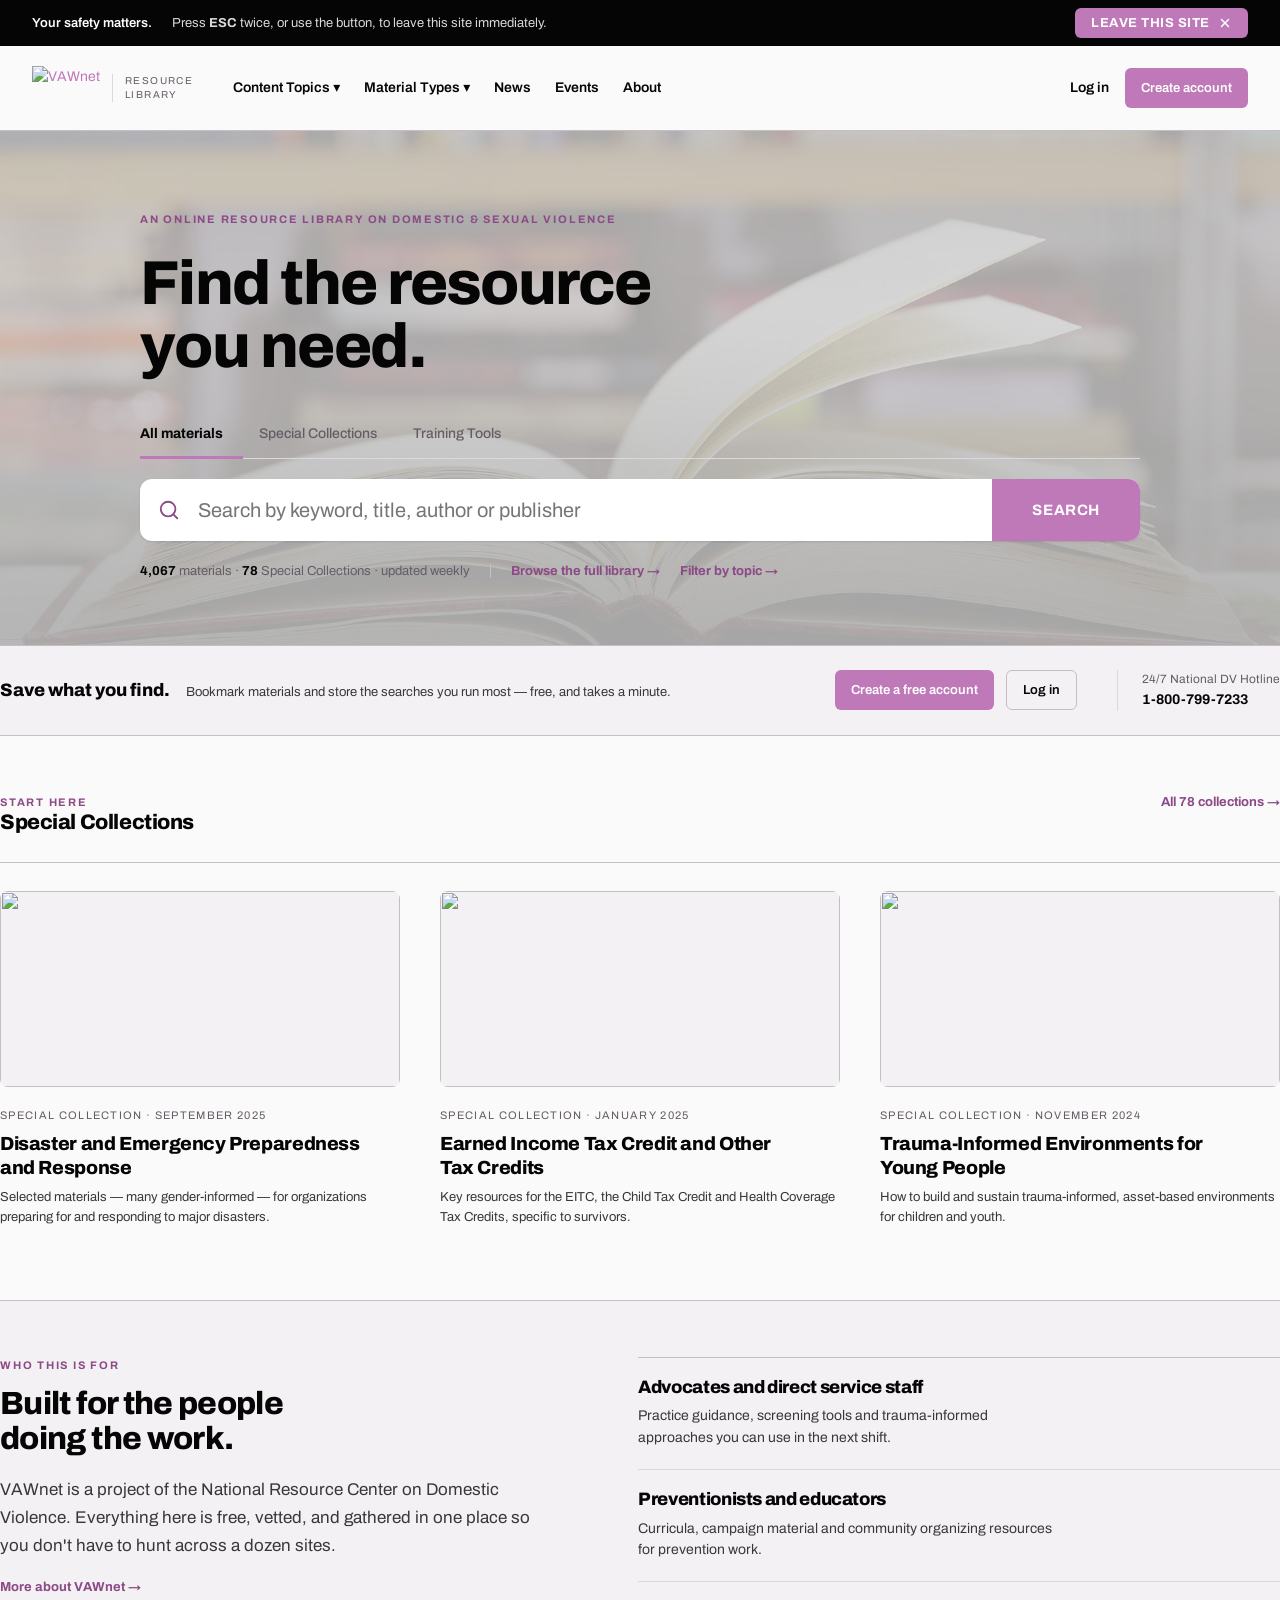
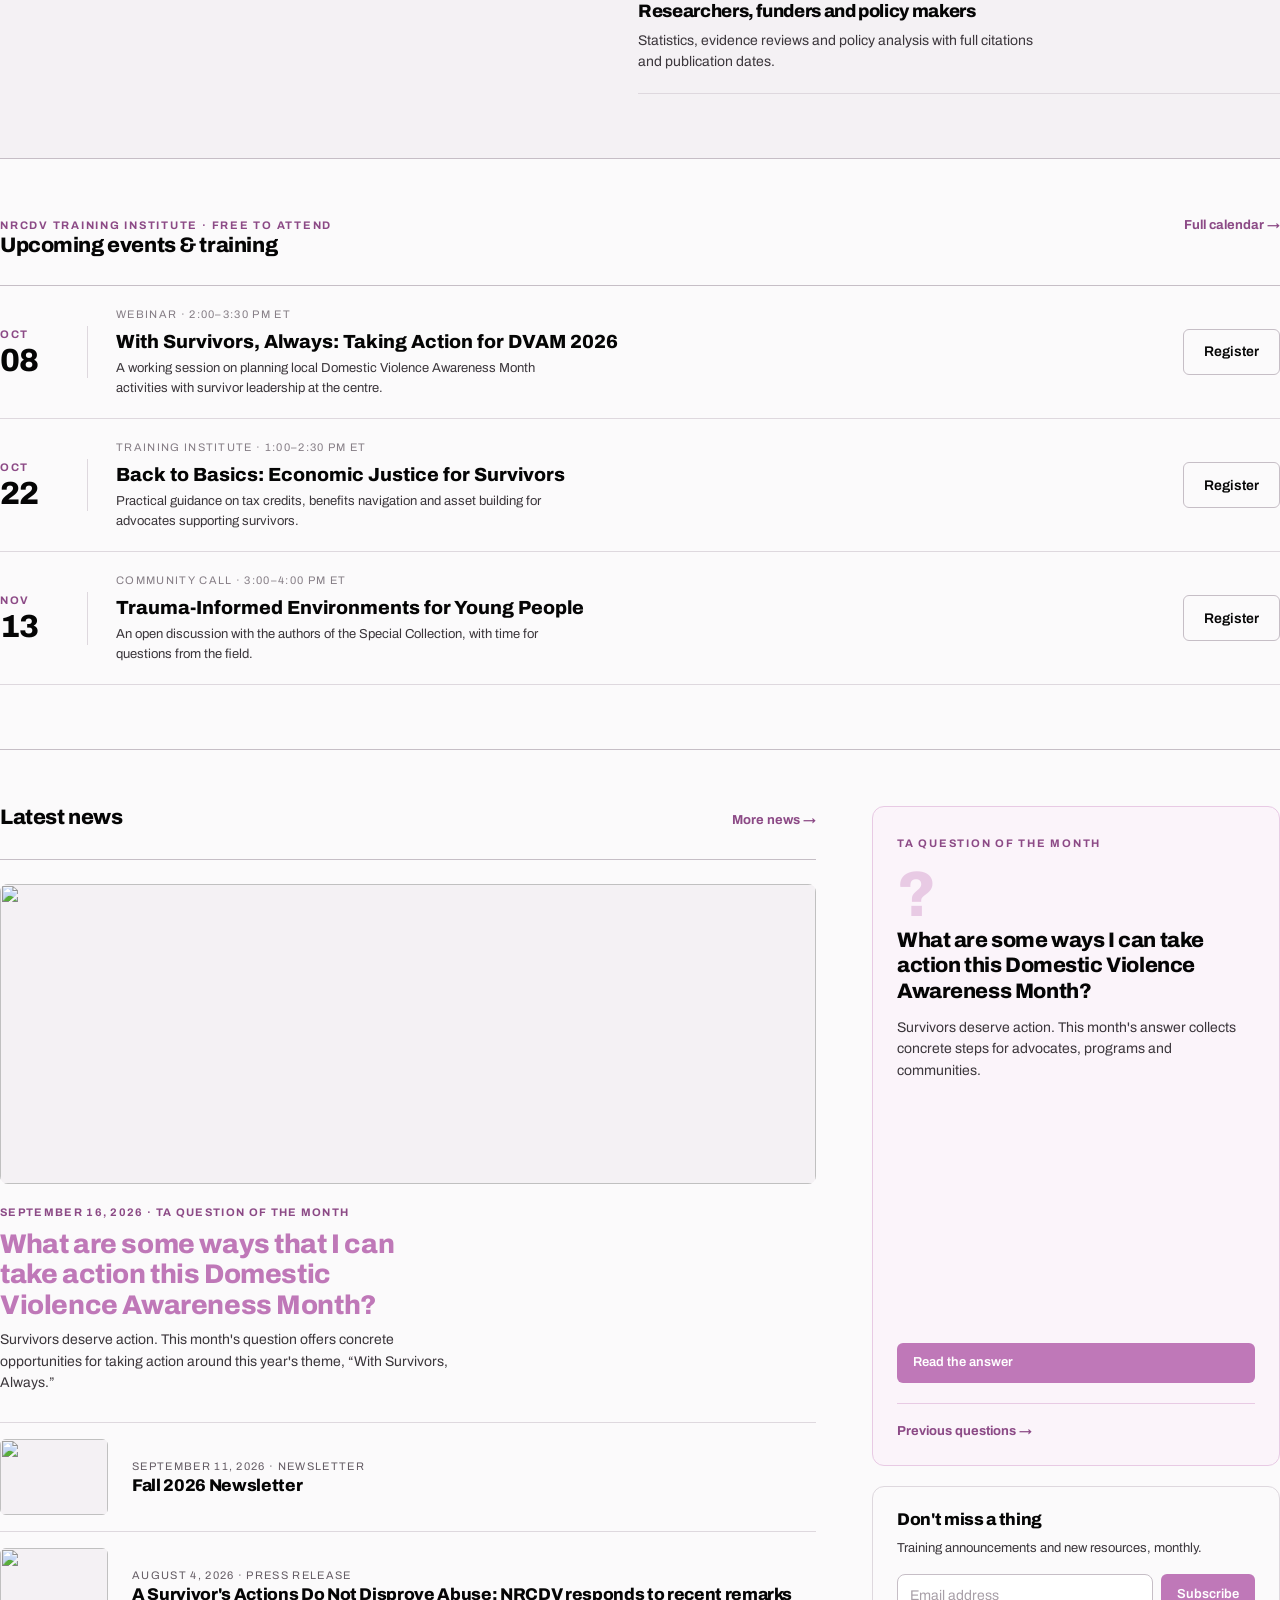
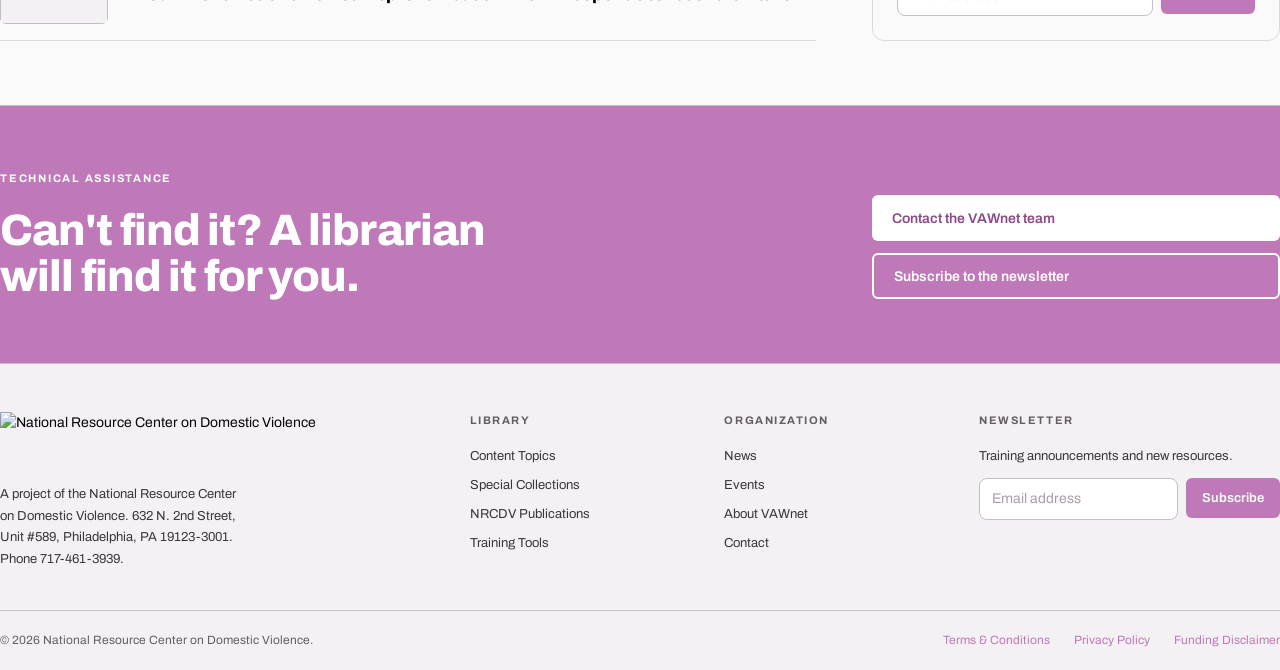
==== index.html @ 24965801 "added mockup files" ====
<!DOCTYPE html>
<html lang="en">
<head>
<meta charset="utf-8">
<meta name="viewport" content="width=device-width, initial-scale=1">
<title>Home · VAWnet</title>
<link rel="preconnect" href="https://fonts.googleapis.com">
<link rel="preconnect" href="https://fonts.gstatic.com" crossorigin>
<link href="https://fonts.googleapis.com/css2?family=Archivo:wght@400;500;600;700;800&display=swap" rel="stylesheet">
<link rel="stylesheet" href="assets/css/styles.css">
</head>
<body data-page="home">

<div class="safety-bar">
  <span class="safety-bar__title">Your safety matters.</span>
  <span class="safety-bar__note">Press <b>ESC</b> twice, or use the button, to leave this site immediately.</span>
  <span class="safety-bar__spacer"></span>
  <a class="safety-bar__btn" href="http://google.com/" data-leave-site>Leave this site <svg class="icon" width="14" height="14" viewBox="0 0 24 24" fill="none" stroke="currentColor" stroke-width="2.5" stroke-linecap="round" stroke-linejoin="round" aria-hidden="true"><path d="M18 6 6 18"></path><path d="m6 6 12 12"></path></svg></a>
</div>
<div class="safety-offset"></div>

<header class="site-header">
  <div class="container site-header__inner">
    <a class="brand" href="index.html">
      <img class="brand__logo" src="https://vawnet.org/themes/custom/vawnet/logo.svg" alt="VAWnet">
      <span class="brand__tag">Resource<br>library</span>
    </a>
    <nav class="main-nav" aria-label="Main">
      <button class="main-nav__link" type="button" data-menu-toggle="topics" aria-expanded="false" aria-controls="menu-topics">Content Topics &#9662;</button>
      <button class="main-nav__link" type="button" data-menu-toggle="types" aria-expanded="false" aria-controls="menu-types">Material Types &#9662;</button>
      <a class="main-nav__link" href="news.html">News</a>
      <a class="main-nav__link" href="news.html">Events</a>
      <a class="main-nav__link" href="about.html">About</a>
    </nav>
    <div class="header-actions">
      
      <a class="main-nav__link" href="#">Log in</a>
      <a class="btn btn--primary" href="#">Create account</a>
    </div>
  </div>

  <div class="mega" id="menu-topics" data-menu="topics">
    <div class="container">
      <div class="mega__grid mega__grid--topics">
        <div class="mega__col">
          <a class="mega__title" href="library.html">Engagement &amp; Collaboration</a>
          <div class="mega__count">612 materials</div>
          <div class="mega__links"><a href="library.html">Coalition Building</a><a href="library.html">Community Organizing</a><a href="library.html">Coordinated Community Response</a><a href="library.html">Media Advocacy / Literacy</a><a href="library.html">Movement Building</a></div>
        </div><div class="mega__col">
          <a class="mega__title" href="library.html">Intervention &amp; Prevention</a>
          <div class="mega__count">1,184 materials</div>
          <div class="mega__links"><a href="library.html">Accessibility</a><a href="library.html">Counseling &amp; Crisis Intervention</a><a href="library.html">Prevention Programming</a><a href="library.html">Residential / Shelter Services</a><a href="library.html">Trauma Informed Approach</a></div>
        </div><div class="mega__col">
          <a class="mega__title" href="library.html">Management &amp; Sustainability</a>
          <div class="mega__count">438 materials</div>
          <div class="mega__links"><a href="library.html">Fiscal Management</a><a href="library.html">Fund Development</a><a href="library.html">Funding Opportunities</a><a href="library.html">Leadership Development</a><a href="library.html">Staff Development</a></div>
        </div><div class="mega__col">
          <a class="mega__title" href="library.html">Policy &amp; Systems Advocacy</a>
          <div class="mega__count">903 materials</div>
          <div class="mega__links"><a href="library.html">Child Welfare</a><a href="library.html">Civil Legal Rights</a><a href="library.html">Criminal Justice</a><a href="library.html">Economic Justice</a><a href="library.html">Immigration / Resettlement</a></div>
        </div><div class="mega__col">
          <a class="mega__title" href="library.html">Research &amp; Statistics</a>
          <div class="mega__count">4,056 materials</div>
          <div class="mega__links"><a href="library.html">Communities of Color</a><a href="library.html">Disaster</a><a href="library.html">Housing &amp; Homelessness</a><a href="library.html">Human Trafficking</a><a href="library.html">Mental Health</a></div>
        </div>
      </div>
    </div>
  </div>

  <div class="mega" id="menu-types" data-menu="types">
    <div class="container">
      <div class="mega__grid mega__grid--types">
        <div class="mega__col"><a class="mega__title" href="library.html">Special Collections</a><p class="mega__desc">Curated sets of our most highly valued resources.</p></div><div class="mega__col"><a class="mega__title" href="library.html">NRCDV Publications</a><p class="mega__desc">Papers, briefs and guides authored in house.</p></div><div class="mega__col"><a class="mega__title" href="library.html">Training Tools</a><p class="mega__desc">Webinars, slide decks and facilitation materials.</p></div><div class="mega__col"><a class="mega__title" href="library.html">General Materials</a><p class="mega__desc">Everything else in the library, from every publisher.</p></div>
      </div>
    </div>
  </div>
</header>

<main>
  <section class="section banner">
    <div class="container hero__body">
      <p class="kicker">An online resource library on domestic &amp; sexual violence</p>
      <h1 class="hero__title">Find the resource you need.</h1>

      <div class="scope-tabs" role="group" aria-label="Search scope">
        <button class="scope-tab is-active" type="button" data-scope>All materials</button>
        <button class="scope-tab" type="button" data-scope>Special Collections</button>
        <button class="scope-tab" type="button" data-scope>Training Tools</button>
      </div>

      <form class="searchbar" action="library.html" method="get">
        <span class="searchbar__icon"><svg class="icon" width="22" height="22" viewBox="0 0 24 24" fill="none" stroke="currentColor" stroke-width="2" stroke-linecap="round" stroke-linejoin="round" aria-hidden="true"><circle cx="11" cy="11" r="8"></circle><path d="m21 21-4.3-4.3"></path></svg></span>
        <label class="visually-hidden" for="q">Search the library</label>
        <input class="searchbar__input" id="q" name="q" type="search" placeholder="Search by keyword, title, author or publisher">
        <button class="searchbar__submit" type="submit">Search</button>
      </form>

      <div class="hero__meta">
        <span><strong>4,067</strong> materials &middot; <strong>78</strong> Special Collections &middot; updated weekly</span>
        <span class="meta-divider"></span>
        <a class="link-arrow" href="library.html">Browse the full library &rarr;</a>
        <a class="link-arrow" href="library.html">Filter by topic &rarr;</a>
      </div>
    </div>
  </section>

  <section class="section section--surface">
    <div class="container account-band">
      <div class="account-band__copy">
        <span class="account-band__title">Save what you find.</span>
        <span class="account-band__note">Bookmark materials and store the searches you run most &mdash; free, and takes a minute.</span>
      </div>
      <div class="account-band__actions">
        <a class="btn btn--primary" href="#">Create a free account</a>
        <a class="btn btn--secondary" href="#">Log in</a>
      </div>
      <p class="hotline">24/7 National DV Hotline <strong>1-800-799-7233</strong></p>
    </div>
  </section>

  <section class="section">
    <div class="container section__body">
      <div class="section__head">
        <div>
          <p class="kicker">Start here</p>
          <h2>Special Collections</h2>
        </div>
        <a class="link-arrow" href="library.html">All 78 collections &rarr;</a>
      </div>
      <div class="card-grid">
        <a class="card" href="material.html">
          <img class="card__thumb" src="https://vawnet.org/sites/default/files/assets/images/DVAM2025-featuredimg_0.png" alt="">
          <p class="card__kicker">Special Collection &middot; September 2025</p>
          <h3 class="card__title">Disaster and Emergency Preparedness and Response</h3>
          <p class="card__body">Selected materials &mdash; many gender-informed &mdash; for organizations preparing for and responding to major disasters.</p>
        </a><a class="card" href="material.html">
          <img class="card__thumb" src="https://vawnet.org/sites/default/files/assets/images/SupportOurWork-featuredimg.png" alt="">
          <p class="card__kicker">Special Collection &middot; January 2025</p>
          <h3 class="card__title">Earned Income Tax Credit and Other Tax Credits</h3>
          <p class="card__body">Key resources for the EITC, the Child Tax Credit and Health Coverage Tax Credits, specific to survivors.</p>
        </a><a class="card" href="material.html">
          <img class="card__thumb" src="https://vawnet.org/sites/default/files/assets/images/FosterCare-featuredimg.png" alt="">
          <p class="card__kicker">Special Collection &middot; November 2024</p>
          <h3 class="card__title">Trauma-Informed Environments for Young People</h3>
          <p class="card__body">How to build and sustain trauma-informed, asset-based environments for children and youth.</p>
        </a>
      </div>
    </div>
  </section>

  <section class="section section--surface">
    <div class="container section__body audience">
      <div>
        <p class="kicker">Who this is for</p>
        <h2 class="audience__title">Built for the people doing the work.</h2>
        <p class="lead">VAWnet is a project of the National Resource Center on Domestic Violence. Everything here is free, vetted, and gathered in one place so you don't have to hunt across a dozen sites.</p>
        <p class="stack-sm"><a class="link-arrow" href="about.html">More about VAWnet &rarr;</a></p>
      </div>
      <div class="audience__list">
        <div class="audience__item"><h3>Advocates and direct service staff</h3><p>Practice guidance, screening tools and trauma-informed approaches you can use in the next shift.</p></div><div class="audience__item"><h3>Preventionists and educators</h3><p>Curricula, campaign material and community organizing resources for prevention work.</p></div><div class="audience__item"><h3>Researchers, funders and policy makers</h3><p>Statistics, evidence reviews and policy analysis with full citations and publication dates.</p></div>
      </div>
    </div>
  </section>

  <section class="section">
    <div class="container section__body">
      <div class="section__head">
        <div>
          <p class="kicker">NRCDV Training Institute &middot; free to attend</p>
          <h2>Upcoming events &amp; training</h2>
        </div>
        <a class="link-arrow" href="news.html">Full calendar &rarr;</a>
      </div>
      <div class="events">
        <div class="event">
          <div class="event__date"><div class="event__month">Oct</div><div class="event__day">08</div></div>
          <div>
            <p class="event__meta">Webinar &middot; 2:00&ndash;3:30 PM ET</p>
            <a class="event__title" href="article.html">With Survivors, Always: Taking Action for DVAM 2026</a>
            <p class="event__blurb">A working session on planning local Domestic Violence Awareness Month activities with survivor leadership at the centre.</p>
          </div>
          <a class="btn btn--secondary btn--lg" href="article.html">Register</a>
        </div><div class="event">
          <div class="event__date"><div class="event__month">Oct</div><div class="event__day">22</div></div>
          <div>
            <p class="event__meta">Training Institute &middot; 1:00&ndash;2:30 PM ET</p>
            <a class="event__title" href="article.html">Back to Basics: Economic Justice for Survivors</a>
            <p class="event__blurb">Practical guidance on tax credits, benefits navigation and asset building for advocates supporting survivors.</p>
          </div>
          <a class="btn btn--secondary btn--lg" href="article.html">Register</a>
        </div><div class="event">
          <div class="event__date"><div class="event__month">Nov</div><div class="event__day">13</div></div>
          <div>
            <p class="event__meta">Community call &middot; 3:00&ndash;4:00 PM ET</p>
            <a class="event__title" href="article.html">Trauma-Informed Environments for Young People</a>
            <p class="event__blurb">An open discussion with the authors of the Special Collection, with time for questions from the field.</p>
          </div>
          <a class="btn btn--secondary btn--lg" href="article.html">Register</a>
        </div>
      </div>
    </div>
  </section>

  <section class="section">
    <div class="container section__body news-layout">
      <div>
        <div class="section__head">
          <h2>Latest news</h2>
          <a class="link-arrow" href="news.html">More news &rarr;</a>
        </div>
        <div class="news-list">
          <a class="news-lead" href="article.html">
            <img class="news-lead__thumb" src="https://vawnet.org/sites/default/files/styles/news_homepage/public/assets/images/DVAM2026-SocialMedia%20%282%29_0.png?itok=kUu-7m3u" alt="">
            <p class="news-lead__kicker">September 16, 2026 &middot; TA Question of the Month</p>
            <h3 class="news-lead__title">What are some ways that I can take action this Domestic Violence Awareness Month?</h3>
            <p class="news-lead__excerpt">Survivors deserve action. This month's question offers concrete opportunities for taking action around this year's theme, &ldquo;With Survivors, Always.&rdquo;</p>
          </a>
          <a class="news-row" href="article.html">
            <img class="news-row__thumb" src="https://vawnet.org/sites/default/files/styles/news_homepage/public/assets/images/DVAM2025%20logos%20%28English%29%20%281500%20x%201500%20px%29.png?itok=MLxtMvLe" alt="">
            <div>
              <p class="eyebrow">September 11, 2026 &middot; Newsletter</p>
              <h3 class="news-row__title">Fall 2026 Newsletter</h3>
            </div>
          </a><a class="news-row" href="article.html">
            <img class="news-row__thumb" src="https://vawnet.org/sites/default/files/styles/news_homepage/public/assets/images/Press%20Release_2.png?itok=SZaDZqGU" alt="">
            <div>
              <p class="eyebrow">August 4, 2026 &middot; Press release</p>
              <h3 class="news-row__title">A Survivor's Actions Do Not Disprove Abuse: NRCDV responds to recent remarks</h3>
            </div>
          </a>
        </div>
      </div>

      <aside class="news-aside">
        <div class="ta-card">
          <p class="kicker">TA Question of the Month</p>
          <div class="ta-card__mark">?</div>
          <h3 class="ta-card__q">What are some ways I can take action this Domestic Violence Awareness Month?</h3>
          <p class="ta-card__body">Survivors deserve action. This month's answer collects concrete steps for advocates, programs and communities.</p>
          <div class="ta-card__spacer"></div>
          <a class="btn btn--primary btn--block" href="article.html">Read the answer</a>
          <div class="ta-card__foot"><a class="link-arrow" href="news.html">Previous questions &rarr;</a></div>
        </div>
        <div class="subscribe-card">
          <h3>Don't miss a thing</h3>
          <p>Training announcements and new resources, monthly.</p>
          <form class="subscribe-form" action="#" method="post">
            <label class="visually-hidden" for="aside-email">Email address</label>
            <input class="input" id="aside-email" type="email" placeholder="Email address">
            <button class="btn btn--primary" type="submit">Subscribe</button>
          </form>
        </div>
      </aside>
    </div>
  </section>

  <section class="poster">
    <div class="container poster__inner">
      <div>
        <p class="poster__kicker">Technical assistance</p>
        <h2 class="poster__title">Can't find it? A librarian will find it for you.</h2>
      </div>
      <div class="poster__actions">
        <a class="btn btn--on-brand btn--lg" href="about.html">Contact the VAWnet team</a>
        <a class="btn btn--outline-light btn--lg" href="#">Subscribe to the newsletter</a>
      </div>
    </div>
  </section>
</main>

<footer class="site-footer">
  <div class="container footer__grid">
    <div>
      <img class="footer__logo" src="https://vawnet.org/sites/default/files/assets/images/full%20logo_color.png" alt="National Resource Center on Domestic Violence">
      <p class="footer__about">A project of the National Resource Center on Domestic Violence. 632 N. 2nd Street, Unit #589, Philadelphia, PA 19123-3001. Phone 717-461-3939.</p>
    </div>
    <div>
      <div class="footer__title">Library</div>
      <div class="footer__links">
        <a href="library.html">Content Topics</a>
        <a href="library.html">Special Collections</a>
        <a href="library.html">NRCDV Publications</a>
        <a href="library.html">Training Tools</a>
      </div>
    </div>
    <div>
      <div class="footer__title">Organization</div>
      <div class="footer__links">
        <a href="news.html">News</a>
        <a href="news.html">Events</a>
        <a href="about.html">About VAWnet</a>
        <a href="about.html">Contact</a>
      </div>
    </div>
    <div>
      <div class="footer__title">Newsletter</div>
      <p class="footer__note">Training announcements and new resources.</p>
      <form class="subscribe-form" action="#" method="post">
        <label class="visually-hidden" for="footer-email">Email address</label>
        <input class="input" id="footer-email" type="email" placeholder="Email address">
        <button class="btn btn--primary" type="submit">Subscribe</button>
      </form>
    </div>
  </div>
  <div class="footer__legal">
    <div class="container footer__legal-inner">
      <span>&copy; 2026 National Resource Center on Domestic Violence.</span>
      <span class="spacer"></span>
      <a href="#">Terms &amp; Conditions</a>
      <a href="#">Privacy Policy</a>
      <a href="#">Funding Disclaimer</a>
    </div>
  </div>
</footer>

<script src="assets/js/site.js"></script>
</body>
</html>
---- assets/css/styles.css ----
/* =========================================================
   VAWnet — design tokens & components
   Single stylesheet. Every value below is a variable first.
   ========================================================= */

/* ---------- 1. Tokens ---------------------------------- */
:root {
  /* Brand ramp — 500 is the primary brand colour */
  --color-brand-100: #fbf4fa;
  --color-brand-200: #f3e2f1;
  --color-brand-300: #e8cae4;
  --color-brand-400: #d8a5d2;
  --color-brand-500: #bf78b8;
  --color-brand-600: #a85fa1;
  --color-brand-700: #8c4a86;
  --color-brand-800: #6d3568;
  --color-brand-900: #4b2347;
  --color-brand: var(--color-brand-500);

  /* Ink & grounds */
  --color-ink: #050505;
  --color-bg: #fbfafb;
  --color-surface: #f4f1f4;
  --color-on-brand: #ffffff;

  /* Neutrals */
  --color-neutral-200: #efebef;
  --color-neutral-300: #e3dde3;
  --color-neutral-400: #c8c1c8;
  --color-neutral-500: #a79fa7;
  --color-neutral-600: #867e86;
  --color-neutral-700: #655d65;
  --color-neutral-800: #3b363b;

  /* Semantic roles */
  --color-text: var(--color-ink);
  --color-text-muted: var(--color-neutral-700);
  --color-text-subtle: var(--color-neutral-600);
  --color-link: var(--color-brand-500);
  --color-link-hover: var(--color-brand-700);
  --color-line: #ded8de;
  --color-line-strong: #c6bec6;

  /* Type */
  --font-heading: "Archivo", system-ui, sans-serif;
  --font-body: "Archivo", system-ui, sans-serif;
  --weight-regular: 400;
  --weight-medium: 500;
  --weight-semibold: 600;
  --weight-bold: 700;
  --weight-black: 800;

  --text-2xs: 0.6875rem;
  /* 11px — kickers, meta */
  --text-xs: 0.75rem;
  /* 12px */
  --text-sm: 0.8125rem;
  /* 13px */
  --text-base: 0.875rem;
  /* 14px */
  --text-md: 1rem;
  /* 16px — body copy */
  --text-lg: 1.0625rem;
  /* 17px */
  --text-xl: 1.1875rem;
  /* 19px */
  --text-2xl: 1.3125rem;
  /* 21px */
  --text-3xl: 1.6875rem;
  /* 27px */
  --text-4xl: 2rem;
  /* 32px */
  --text-5xl: 2.75rem;
  /* 44px */
  --text-6xl: 3.875rem;
  /* 62px */

  --leading-tight: 1.1;
  --leading-snug: 1.25;
  --leading-normal: 1.55;
  --leading-relaxed: 1.65;
  --tracking-kicker: 0.14em;
  --tracking-tight: -0.02em;

  /* Space */
  --space-1: 4px;
  --space-2: 8px;
  --space-3: 12px;
  --space-4: 16px;
  --space-5: 20px;
  --space-6: 24px;
  --space-7: 28px;
  --space-8: 32px;
  --space-10: 40px;
  --space-12: 48px;
  --space-14: 56px;
  --space-16: 64px;
  --space-20: 80px;

  /* Radius */
  --radius-sm: 6px;
  --radius-md: 8px;
  --radius-lg: 12px;

  /* Elevation */
  --shadow-sm: 0 1px 2px rgba(45, 43, 43, 0.14);
  --shadow-md: 0 3px 10px rgba(45, 43, 43, 0.16);
  --shadow-lg: 0 12px 32px rgba(45, 43, 43, 0.22);

  /* Layout */
  --container: 1280px;
  --container-pad: var(--space-8);
  --page-min-width: 1240px;
  --safety-bar-height: 46px;
  --header-height: 84px;

  /* Motion */
  --transition-fast: 0.15s ease;
}

/* ---------- 2. Base ------------------------------------ */
*,
*::before,
*::after {
  box-sizing: border-box;
}

html {
  -webkit-text-size-adjust: 100%;
}

body {
  margin: 0;
  min-width: var(--page-min-width);
  background: var(--color-bg);
  color: var(--color-text);
  font-family: var(--font-body);
  font-size: var(--text-base);
  line-height: var(--leading-normal);
  -webkit-font-smoothing: antialiased;
}

h1,
h2,
h3,
h4 {
  font-family: var(--font-heading);
  font-weight: var(--weight-black);
  letter-spacing: var(--tracking-tight);
  line-height: var(--leading-tight);
  margin: 0;
}

p {
  margin: 0;
}

img {
  display: block;
  max-width: 100%;
}

a {
  color: var(--color-link);
  text-decoration: none;
  transition: color var(--transition-fast);
}

a:hover {
  color: var(--color-link-hover);
}

button {
  font: inherit;
  cursor: pointer;
  border: 0;
  background: none;
  color: inherit;
}

:focus-visible {
  outline: 2px solid var(--color-brand);
  outline-offset: 2px;
}

::selection {
  background: var(--color-brand-200);
}

/* ---------- 3. Layout helpers -------------------------- */
.container {
  max-width: var(--container);
  margin: 0 auto;
  padding: 0 var(--container-pad);
}

.section {
  border-bottom: 1px solid var(--color-line-strong);
}

.section--surface {
  background: var(--color-surface);
}

.section__body {
  padding: var(--space-14) 0 var(--space-16);
}

.section__head {
  display: flex;
  align-items: baseline;
  justify-content: space-between;
  gap: var(--space-8);
  margin-bottom: var(--space-7);
}

.kicker {
  font-size: var(--text-2xs);
  font-weight: var(--weight-bold);
  letter-spacing: 0.16em;
  text-transform: uppercase;
  color: var(--color-brand-700);
}

.eyebrow {
  font-size: var(--text-2xs);
  letter-spacing: 0.12em;
  text-transform: uppercase;
  color: var(--color-text-muted);
}

.rule-label {
  font-size: var(--text-2xs);
  font-weight: var(--weight-bold);
  letter-spacing: var(--tracking-kicker);
  text-transform: uppercase;
  color: var(--color-text-muted);
  border-bottom: 1px solid var(--color-line);
  padding-bottom: var(--space-2);
  margin-bottom: var(--space-4);
}

.link-arrow {
  font-size: var(--text-sm);
  font-weight: var(--weight-bold);
  color: var(--color-brand-700);
}

.link-arrow:hover {
  color: var(--color-brand-800);
}

.lead {
  font-size: var(--text-lg);
  line-height: var(--leading-relaxed);
  color: var(--color-neutral-800);
  max-width: 68ch;
}

.prose p {
  font-size: var(--text-md);
  line-height: var(--leading-relaxed);
  color: var(--color-neutral-800);
}

.prose p+p {
  margin-top: var(--space-5);
}

.prose {
  max-width: 70ch;
}

/* ---------- 4. Buttons & tags -------------------------- */
.btn {
  display: inline-flex;
  align-items: center;
  gap: var(--space-2);
  height: 40px;
  padding: 0 var(--space-4);
  border-radius: var(--radius-sm);
  font-size: var(--text-sm);
  font-weight: var(--weight-semibold);
  text-align: left;
  transition: background var(--transition-fast), color var(--transition-fast), border-color var(--transition-fast);
}

.btn--lg {
  height: 46px;
  padding: 0 var(--space-5);
  font-size: var(--text-base);
}

.btn--block {
  width: 100%;
  justify-content: flex-start;
}

.btn--primary {
  background: var(--color-brand);
  color: var(--color-on-brand);
}

.btn--primary:hover {
  background: var(--color-brand-600);
}

.btn--primary:active {
  background: var(--color-brand-700);
}

.btn--secondary {
  border: 1px solid var(--color-line-strong);
  color: var(--color-text);
}

.btn--secondary:hover {
  background: var(--color-brand-100);
  border-color: var(--color-brand-400);
}

.btn--ghost {
  color: var(--color-brand-700);
}

.btn--ghost:hover {
  background: var(--color-brand-100);
}

.btn--on-brand {
  background: #fff;
  color: var(--color-brand-700);
}

.btn--on-brand:hover {
  background: var(--color-brand-100);
}

.btn--outline-light {
  border: 2px solid #fff;
  color: #fff;
}

.btn--outline-light:hover {
  background: rgba(255, 255, 255, 0.14);
}

.tag {
  display: inline-block;
  padding: var(--space-1) var(--space-2);
  border-radius: var(--radius-sm);
  font-size: var(--text-2xs);
  font-weight: var(--weight-bold);
  letter-spacing: 0.1em;
  text-transform: uppercase;
}

.tag--brand {
  background: var(--color-brand-200);
  color: var(--color-brand-800);
}

.tag--neutral {
  background: var(--color-neutral-200);
  color: var(--color-neutral-800);
}

.topic-tag {
  display: inline-block;
  padding: var(--space-2) var(--space-3);
  border: 1px solid var(--color-line-strong);
  border-radius: var(--radius-sm);
  background: var(--color-surface);
  font-size: var(--text-xs);
  color: var(--color-text);
}

.topic-tag:hover {
  border-color: var(--color-brand-400);
  background: var(--color-brand-100);
  color: var(--color-brand-800);
}

/* ---------- 5. Forms ----------------------------------- */
.field {
  display: block;
}

.field>label {
  display: block;
  margin-bottom: var(--space-2);
  font-size: var(--text-xs);
  font-weight: var(--weight-semibold);
  color: var(--color-text-muted);
}

.input {
  width: 100%;
  height: 42px;
  padding: 0 var(--space-3);
  border: 1px solid var(--color-line-strong);
  border-radius: var(--radius-md);
  background: #fff;
  font-family: inherit;
  font-size: var(--text-base);
  color: var(--color-text);
}

textarea.input {
  height: auto;
  padding: var(--space-3);
  line-height: var(--leading-normal);
}

.input::placeholder {
  color: var(--color-neutral-500);
}

.input:focus {
  border-color: var(--color-brand);
  outline: none;
  box-shadow: 0 0 0 3px var(--color-brand-200);
}

/* ---------- 6. Safety bar ------------------------------ */
.safety-bar {
  position: fixed;
  inset: 0 0 auto 0;
  z-index: 60;
  min-width: var(--page-min-width);
  height: var(--safety-bar-height);
  display: flex;
  align-items: center;
  gap: var(--space-5);
  padding: 0 var(--container-pad);
  background: var(--color-ink);
  color: #fff;
  white-space: nowrap;
}

.safety-bar__title {
  font-size: var(--text-sm);
  font-weight: var(--weight-semibold);
}

.safety-bar__note {
  font-size: var(--text-sm);
  opacity: 0.85;
}

.safety-bar__spacer {
  flex: 1;
}

.safety-bar__btn {
  display: inline-flex;
  align-items: center;
  gap: var(--space-2);
  height: 30px;
  padding: 0 var(--space-4);
  border-radius: var(--radius-sm);
  background: var(--color-brand);
  color: var(--color-on-brand);
  font-size: var(--text-sm);
  font-weight: var(--weight-bold);
  letter-spacing: 0.04em;
  text-transform: uppercase;
}

.safety-bar__btn:hover {
  background: var(--color-brand-600);
  color: #fff;
}

.safety-offset {
  height: var(--safety-bar-height);
}

/* ---------- 7. Header ---------------------------------- */
.site-header {
  position: relative;
  z-index: 40;
  background: var(--color-bg);
  border-bottom: 1px solid var(--color-line-strong);
}

.site-header__inner {
  display: flex;
  align-items: center;
  gap: var(--space-10);
  height: var(--header-height);
}

.brand {
  display: flex;
  align-items: center;
  gap: var(--space-3);
}

.brand__logo {
  height: 44px;
  width: auto;
}

.brand__tag {
  border-left: 1px solid var(--color-line);
  padding-left: var(--space-3);
  max-width: 96px;
  font-size: 10px;
  line-height: 1.4;
  letter-spacing: var(--tracking-kicker);
  text-transform: uppercase;
  color: var(--color-text-muted);
}

.main-nav {
  display: flex;
  align-items: center;
  gap: var(--space-6);
  flex: 1;
  flex-wrap: nowrap;
  white-space: nowrap;
}

.main-nav__link {
  padding: var(--space-2) 0;
  font-size: var(--text-base);
  font-weight: var(--weight-semibold);
  color: var(--color-text);
}

.main-nav__link:hover {
  color: var(--color-brand-700);
}

.main-nav__link[aria-expanded="true"] {
  color: var(--color-brand-700);
}

.header-actions {
  display: flex;
  align-items: center;
  gap: var(--space-4);
  white-space: nowrap;
}

.search-trigger {
  display: flex;
  align-items: center;
  gap: var(--space-2);
  flex: 0 1 190px;
  min-width: 0;
  height: 38px;
  padding: 0 var(--space-3);
  border: 1px solid var(--color-line-strong);
  border-radius: var(--radius-md);
  font-size: var(--text-sm);
  color: var(--color-text-muted);
  overflow: hidden;
}

.search-trigger:hover {
  border-color: var(--color-brand-400);
  color: var(--color-brand-700);
}

/* Mega menu */
.mega {
  position: absolute;
  inset: var(--header-height) 0 auto 0;
  background: var(--color-bg);
  border-bottom: 1px solid var(--color-line-strong);
  box-shadow: var(--shadow-md);
  display: none;
}

.mega.is-open {
  display: block;
}

.mega__grid {
  display: grid;
  gap: 0;
  padding: var(--space-7) 0 var(--space-8);
}

.mega__grid--topics {
  grid-template-columns: repeat(5, 1fr);
}

.mega__grid--types {
  grid-template-columns: repeat(4, 1fr);
  gap: var(--space-6);
}

.mega__col {
  padding: 0 var(--space-5);
  border-left: 1px solid var(--color-line);
}

.mega__title {
  display: block;
  font-family: var(--font-heading);
  font-weight: var(--weight-black);
  font-size: 15px;
  line-height: var(--leading-snug);
  color: var(--color-text);
  margin-bottom: var(--space-2);
}

.mega__title:hover {
  color: var(--color-brand-700);
}

.mega__count {
  font-size: var(--text-2xs);
  letter-spacing: 0.1em;
  text-transform: uppercase;
  color: var(--color-text-subtle);
  margin-bottom: var(--space-3);
}

.mega__links {
  display: flex;
  flex-direction: column;
  gap: 7px;
}

.mega__links a {
  font-size: var(--text-sm);
  line-height: 1.35;
  color: var(--color-neutral-800);
}

.mega__links a:hover {
  color: var(--color-brand-700);
}

.mega__desc {
  font-size: var(--text-sm);
  line-height: 1.4;
  color: var(--color-text-muted);
  margin-top: var(--space-2);
}

/* ---------- 8. Hero & search --------------------------- */
.banner {
  background-image: url('../img/homepage-book.jpg');
  background-size: cover;
  background-position: center center;
  background-repeat: no-repeat;
position: relative;

}

.banner:before {
  position: absolute;
  content: '';
  width: 100%;
  height: 100%;
  top: 0;
  left: 0;
  background-color: rgb(255 255 255 / 65%);
  z-index: 0;
}
.hero__body {
  padding: var(--space-20) 0 var(--space-16);
  max-width: 1000px;
  z-index: 1;
  position: relative;
}

.hero__title {
  font-size: var(--text-6xl);
  line-height: 1.02;
  letter-spacing: -0.025em;
  margin: var(--space-6) 0 var(--space-8);
  max-width: 16ch;
}

.scope-tabs {
  display: flex;
  border-bottom: 1px solid var(--color-line);
}

.scope-tab {
  padding: var(--space-3) var(--space-5) var(--space-3) 0;
  margin-right: var(--space-4);
  margin-bottom: -1px;
  border-bottom: 3px solid transparent;
  border-radius: 0;
  font-size: var(--text-base);
  font-weight: var(--weight-medium);
  color: var(--color-text-muted);
}

.scope-tab:hover {
  color: var(--color-brand-700);
}

.scope-tab.is-active {
  border-bottom-color: var(--color-brand);
  color: var(--color-text);
  font-weight: var(--weight-bold);
}

.searchbar {
  display: flex;
  margin-top: var(--space-5);
  /* border: 2px solid var(--color-brand); */
  border-radius: var(--radius-lg);
  overflow: hidden;
  background: #fff;
  box-shadow: var(--shadow-sm);
}

.searchbar__icon {
  display: flex;
  align-items: center;
  justify-content: center;
  width: 58px;
  color: var(--color-brand-700);
}

.searchbar__input {
  flex: 1;
  border: 0;
  border-radius: 0;
  outline: none;
  background: transparent;
  padding: var(--space-5) var(--space-2) var(--space-5) 0;
  font-family: inherit;
  font-size: 1.25rem;
  color: var(--color-text);
}

.searchbar__submit {
  padding: 0 var(--space-10);
  border-radius: 0;
  background: var(--color-brand);
  color: var(--color-on-brand);
  font-size: 15px;
  font-weight: var(--weight-bold);
  letter-spacing: 0.04em;
  text-transform: uppercase;
}

.searchbar__submit:hover {
  background: var(--color-brand-600);
}

.hero__meta {
  display: flex;
  align-items: center;
  gap: var(--space-5);
  flex-wrap: wrap;
  margin-top: var(--space-5);
  font-size: var(--text-sm);
  color: var(--color-text-muted);
}

.hero__meta strong {
  color: var(--color-text);
}

.meta-divider {
  width: 1px;
  height: 14px;
  background: var(--color-neutral-400);
}

/* Compact search (library page) */
.searchbar--compact {
  margin-top: 0;
  border: 1px solid var(--color-line-strong);
  border-radius: var(--radius-md);
  box-shadow: none;
}

.searchbar--compact .searchbar__icon {
  width: 46px;
  color: var(--color-text-muted);
}

.searchbar--compact .searchbar__input {
  font-size: var(--text-md);
  padding: var(--space-3) var(--space-2) var(--space-3) 0;
}

.searchbar--compact .searchbar__submit {
  padding: 0 var(--space-7);
  font-size: var(--text-sm);
}

.scope-inline {
  display: flex;
  align-items: stretch;
  border-left: 1px solid var(--color-line);
}

.scope-inline__opt {
  padding: 0 var(--space-4);
  border-right: 1px solid var(--color-line);
  border-radius: 0;
  font-size: var(--text-xs);
  font-weight: var(--weight-medium);
  color: var(--color-text-muted);
}

.scope-inline__opt.is-active {
  background: var(--color-surface);
  color: var(--color-text);
  font-weight: var(--weight-bold);
}

/* ---------- 9. Account band ---------------------------- */
.account-band {
  display: flex;
  align-items: center;
  gap: var(--space-10);
  padding: var(--space-6) 0;
}

.account-band__copy {
  flex: 1;
  display: flex;
  align-items: baseline;
  gap: var(--space-4);
  flex-wrap: wrap;
}

.account-band__title {
  font-family: var(--font-heading);
  font-weight: var(--weight-black);
  font-size: 18px;
}

.account-band__note {
  font-size: var(--text-sm);
  color: var(--color-neutral-800);
}

.account-band__actions {
  display: flex;
  gap: var(--space-3);
}

.hotline {
  border-left: 1px solid var(--color-line);
  padding-left: var(--space-6);
  font-size: var(--text-xs);
  color: var(--color-text-muted);
  white-space: nowrap;
}

.hotline strong {
  display: block;
  font-size: var(--text-base);
  color: var(--color-text);
}

/* ---------- 10. Cards ---------------------------------- */
.card-grid {
  display: grid;
  grid-template-columns: repeat(3, 1fr);
  gap: var(--space-10);
  border-top: 1px solid var(--color-line-strong);
}

.card {
  display: block;
  text-align: left;
  padding: var(--space-7) 0 var(--space-2);
}

.card__thumb {
  width: 100%;
  height: 196px;
  object-fit: cover;
  border-radius: var(--radius-md);
  background: var(--color-surface);
  margin-bottom: var(--space-5);
}

.card__kicker {
  font-size: var(--text-2xs);
  letter-spacing: 0.12em;
  text-transform: uppercase;
  color: var(--color-text-muted);
  margin-bottom: var(--space-2);
}

.card__title {
  font-family: var(--font-heading);
  font-weight: var(--weight-black);
  font-size: var(--text-xl);
  line-height: var(--leading-snug);
  color: var(--color-text);
  margin-bottom: var(--space-2);
  text-wrap: pretty;
}

.card:hover .card__title {
  color: var(--color-brand-700);
}

.card__body {
  font-size: var(--text-sm);
  line-height: var(--leading-normal);
  color: var(--color-neutral-800);
}

/* ---------- 11. Audience block ------------------------- */
.audience {
  display: grid;
  grid-template-columns: 1fr 1.15fr;
  gap: var(--space-20);
}

.audience__title {
  font-size: var(--text-4xl);
  margin: var(--space-3) 0 var(--space-5);
  max-width: 16ch;
}

.audience__list {
  display: flex;
  flex-direction: column;
}

.audience__item {
  border-top: 1px solid var(--color-line);
  padding: var(--space-5) 0;
}

.audience__item:first-child {
  border-top-color: var(--color-line-strong);
}

.audience__item:last-child {
  border-bottom: 1px solid var(--color-line);
}

.audience__item h3 {
  font-size: 18px;
  margin-bottom: var(--space-2);
}

.audience__item p {
  font-size: var(--text-base);
  line-height: var(--leading-normal);
  color: var(--color-neutral-800);
  max-width: 52ch;
}

/* ---------- 12. Events --------------------------------- */
.events {
  border-top: 1px solid var(--color-line-strong);
}

.event {
  display: grid;
  grid-template-columns: 88px 1fr auto;
  gap: var(--space-7);
  align-items: center;
  padding: var(--space-5) 0;
  border-bottom: 1px solid var(--color-line);
}

.event__date {
  border-right: 1px solid var(--color-line);
  padding-right: var(--space-5);
}

.event__month {
  font-size: var(--text-2xs);
  font-weight: var(--weight-bold);
  letter-spacing: var(--tracking-kicker);
  text-transform: uppercase;
  color: var(--color-brand-700);
}

.event__day {
  font-family: var(--font-heading);
  font-weight: var(--weight-black);
  font-size: var(--text-4xl);
  line-height: 1.1;
  letter-spacing: var(--tracking-tight);
}

.event__meta {
  font-size: var(--text-2xs);
  letter-spacing: 0.12em;
  text-transform: uppercase;
  color: var(--color-text-subtle);
  margin-bottom: 7px;
}

.event__title {
  display: block;
  text-align: left;
  font-family: var(--font-heading);
  font-weight: var(--weight-black);
  font-size: var(--text-xl);
  line-height: var(--leading-snug);
  color: var(--color-text);
  margin-bottom: var(--space-1);
}

.event__title:hover {
  color: var(--color-brand-700);
}

.event__blurb {
  font-size: var(--text-sm);
  line-height: var(--leading-normal);
  color: var(--color-neutral-800);
  max-width: 64ch;
}

/* ---------- 13. News ----------------------------------- */
.news-layout {
  display: grid;
  grid-template-columns: 2fr 1fr;
  gap: var(--space-14);
}

.news-list {
  border-top: 1px solid var(--color-line-strong);
}

.news-lead {
  display: block;
  text-align: left;
  padding: var(--space-6) 0 var(--space-7);
  border-bottom: 1px solid var(--color-line);
}

.news-lead__thumb {
  width: 100%;
  height: 300px;
  object-fit: cover;
  border-radius: var(--radius-md);
  background: var(--color-surface);
}

.news-lead__kicker {
  font-size: var(--text-2xs);
  font-weight: var(--weight-bold);
  letter-spacing: 0.12em;
  text-transform: uppercase;
  color: var(--color-brand-700);
  margin: var(--space-5) 0 var(--space-2);
}

.news-lead__title {
  font-size: var(--text-3xl);
  line-height: 1.14;
  letter-spacing: -0.015em;
  margin-bottom: var(--space-2);
  max-width: 24ch;
  text-wrap: pretty;
}

.news-lead:hover .news-lead__title {
  color: var(--color-brand-700);
}

.news-lead__excerpt {
  font-size: var(--text-base);
  line-height: var(--leading-normal);
  color: var(--color-neutral-800);
  max-width: 58ch;
}

.news-row {
  display: grid;
  grid-template-columns: 108px 1fr;
  gap: var(--space-6);
  align-items: center;
  width: 100%;
  text-align: left;
  padding: var(--space-4) 0;
  border-bottom: 1px solid var(--color-line);
}

.news-row__thumb {
  width: 108px;
  height: 76px;
  object-fit: cover;
  border-radius: var(--radius-sm);
  background: var(--color-surface);
}

.news-row__title {
  font-family: var(--font-heading);
  font-weight: var(--weight-black);
  font-size: var(--text-lg);
  line-height: var(--leading-snug);
  color: var(--color-text);
  text-wrap: pretty;
}

.news-row:hover .news-row__title {
  color: var(--color-brand-700);
}

.news-aside {
  display: flex;
  flex-direction: column;
  gap: var(--space-5);
}

.ta-card {
  flex: 1;
  display: flex;
  flex-direction: column;
  padding: var(--space-7) var(--space-6) var(--space-6);
  border: 1px solid var(--color-brand-300);
  border-radius: var(--radius-lg);
  background: var(--color-brand-100);
}

.ta-card__mark {
  font-family: var(--font-heading);
  font-weight: var(--weight-black);
  font-size: 64px;
  line-height: 0.8;
  color: var(--color-brand-300);
  margin: var(--space-4) 0 var(--space-2);
}

.ta-card__q {
  font-size: var(--text-2xl);
  line-height: 1.22;
  margin-bottom: var(--space-3);
  text-wrap: pretty;
}

.ta-card__body {
  font-size: var(--text-base);
  line-height: var(--leading-normal);
  color: var(--color-neutral-800);
  margin-bottom: var(--space-6);
}

.ta-card__spacer {
  flex: 1;
}

.ta-card__foot {
  border-top: 1px solid var(--color-brand-300);
  margin-top: var(--space-5);
  padding-top: var(--space-4);
}

.subscribe-card {
  border: 1px solid var(--color-line);
  border-radius: var(--radius-lg);
  padding: var(--space-6);
}

.subscribe-card h3 {
  font-size: var(--text-lg);
  margin-bottom: var(--space-2);
}

.subscribe-card p {
  font-size: var(--text-sm);
  line-height: var(--leading-normal);
  color: var(--color-neutral-800);
  margin-bottom: var(--space-4);
}

.subscribe-form {
  display: flex;
  gap: var(--space-2);
}

.subscribe-form .input {
  flex: 1;
  min-width: 0;
}

/* News index page */
.news-featured {
  display: grid;
  grid-template-columns: 1fr 1fr;
  gap: var(--space-12);
  align-items: center;
  width: 100%;
  text-align: left;
  padding: var(--space-7) 0;
  border-bottom: 1px solid var(--color-line-strong);
}

.news-featured__thumb {
  width: 100%;
  height: 320px;
  object-fit: cover;
  border-radius: var(--radius-md);
  background: var(--color-surface);
}

.news-featured__title {
  font-size: var(--text-5xl);
  line-height: 1.1;
  margin-bottom: var(--space-3);
  text-wrap: pretty;
}

.news-grid {
  display: grid;
  grid-template-columns: repeat(3, 1fr);
  gap: var(--space-10);
}

.news-card {
  display: block;
  text-align: left;
  padding: var(--space-6) 0 var(--space-7);
  border-bottom: 1px solid var(--color-line);
}

.news-card__thumb {
  width: 100%;
  height: 184px;
  object-fit: cover;
  border-radius: var(--radius-md);
  background: var(--color-surface);
  margin-bottom: var(--space-4);
}

.filter-chips {
  display: flex;
  gap: var(--space-2);
}

.filter-chip {
  height: 32px;
  padding: 0 var(--space-3);
  border: 1px solid var(--color-line);
  border-radius: var(--radius-md);
  font-size: var(--text-xs);
  font-weight: var(--weight-semibold);
  color: var(--color-neutral-800);
}

.filter-chip:hover {
  border-color: var(--color-brand-400);
  color: var(--color-brand-700);
}

.filter-chip.is-active {
  background: var(--color-brand);
  border-color: var(--color-brand);
  color: var(--color-on-brand);
}

/* ---------- 14. Poster band ---------------------------- */
.poster {
  background: var(--color-brand);
  color: var(--color-on-brand);
  /* border-bottom: 1px solid var(--color-line-strong); */
}

.poster__inner {
  display: grid;
  grid-template-columns: 2fr 1fr;
  gap: var(--space-14);
  align-items: end;
  padding: var(--space-16) 0;
}

.poster__kicker {
  font-size: var(--text-2xs);
  font-weight: var(--weight-bold);
  letter-spacing: 0.16em;
  text-transform: uppercase;
  margin-bottom: var(--space-5);
}

.poster__title {
  font-size: var(--text-5xl);
  line-height: 1.05;
  max-width: 20ch;
  text-wrap: pretty;
}

.poster__actions {
  display: flex;
  flex-direction: column;
  gap: var(--space-3);
}

/* ---------- 15. Library (search results) --------------- */
.searchbar-band {
  background: var(--color-surface);
  border-bottom: 1px solid var(--color-line-strong);
  padding: var(--space-5) 0;
}

.breadcrumb {
  padding: var(--space-5) 0;
  font-size: var(--text-xs);
  color: var(--color-text-muted);
}

.library {
  display: grid;
  grid-template-columns: 288px 1fr;
  gap: var(--space-12);
  padding-bottom: var(--space-16);
}

.facets {
  border-top: 1px solid var(--color-line-strong);
  padding-top: var(--space-5);
}

.facets__head {
  display: flex;
  align-items: baseline;
  justify-content: space-between;
  margin-bottom: var(--space-5);
}

.facets__title {
  font-family: var(--font-heading);
  font-weight: var(--weight-black);
  font-size: var(--text-md);
}

.facet-group {
  border-bottom: 1px solid var(--color-line);
}

.facet-group__toggle {
  display: flex;
  align-items: center;
  justify-content: space-between;
  gap: var(--space-2);
  width: 100%;
  padding: var(--space-3) 0;
  border-radius: 0;
  text-align: left;
  font-size: var(--text-sm);
  font-weight: var(--weight-semibold);
  color: var(--color-text);
}

.facet-group__toggle:hover {
  color: var(--color-brand-700);
}

.facet-group__sign {
  font-size: var(--text-xs);
  color: var(--color-text-subtle);
}

.facet-list {
  display: none;
  flex-direction: column;
  gap: var(--space-2);
  padding: 0 0 var(--space-3) var(--space-3);
}

.facet-group.is-open .facet-list {
  display: flex;
}

.facet {
  display: flex;
  align-items: center;
  gap: var(--space-2);
  font-size: var(--text-sm);
  color: var(--color-neutral-800);
  cursor: pointer;
}

.facet input[type="checkbox"] {
  width: 16px;
  height: 16px;
  accent-color: var(--color-brand-600);
  flex: none;
  margin: 0;
}

.facet__name {
  flex: 1;
}

.facet__count {
  font-size: var(--text-2xs);
  color: var(--color-text-subtle);
}

.results {
  border-top: 1px solid var(--color-line-strong);
  padding-top: var(--space-5);
}

.results__title {
  font-size: var(--text-5xl);
  margin-bottom: var(--space-2);
}

.chips {
  display: flex;
  align-items: center;
  gap: var(--space-2);
  flex-wrap: wrap;
  margin-bottom: var(--space-5);
  min-height: 30px;
}

.chip {
  display: flex;
  align-items: center;
  gap: var(--space-2);
  height: 30px;
  padding: 0 var(--space-3);
  border-radius: var(--radius-md);
  background: var(--color-brand-200);
  color: var(--color-brand-800);
  font-size: var(--text-xs);
  font-weight: var(--weight-semibold);
}

.chip:hover {
  background: var(--color-brand-300);
}

.toolbar {
  display: flex;
  align-items: center;
  justify-content: space-between;
  padding: var(--space-3) 0;
  border-top: 1px solid var(--color-line);
  border-bottom: 1px solid var(--color-line);
  margin-bottom: var(--space-2);
}

.toolbar__count {
  font-size: var(--text-sm);
  color: var(--color-text-muted);
}

.toolbar__count strong {
  color: var(--color-text);
}

.sort {
  display: flex;
  align-items: center;
  gap: var(--space-1);
}

.sort__label {
  font-size: var(--text-xs);
  color: var(--color-text-subtle);
  margin-right: var(--space-2);
}

.sort__btn {
  height: 28px;
  padding: 0 var(--space-3);
  border-radius: var(--radius-sm);
  font-size: var(--text-xs);
  font-weight: var(--weight-semibold);
  color: var(--color-neutral-800);
}

.sort__btn.is-active {
  background: var(--color-brand);
  color: var(--color-on-brand);
}

.result {
  display: grid;
  grid-template-columns: 1fr 130px;
  gap: var(--space-7);
  align-items: start;
  padding: var(--space-6) 0;
  border-bottom: 1px solid var(--color-line);
}

.result__head {
  display: flex;
  align-items: center;
  gap: var(--space-3);
  margin-bottom: var(--space-3);
}

.result__title {
  display: block;
  text-align: left;
  font-family: var(--font-heading);
  font-weight: var(--weight-black);
  font-size: 20px;
  line-height: 1.22;
  color: var(--color-text);
  margin-bottom: var(--space-2);
  text-wrap: pretty;
}

.result__title:hover {
  color: var(--color-brand-700);
}

.result__authors {
  font-size: var(--text-xs);
  color: var(--color-text-muted);
  margin-bottom: var(--space-2);
}

.result__excerpt {
  font-size: var(--text-sm);
  line-height: var(--leading-normal);
  color: var(--color-neutral-800);
  max-width: 74ch;
}

.result__actions {
  display: flex;
  flex-direction: column;
  gap: var(--space-2);
}

.save-btn {
  display: inline-flex;
  align-items: center;
  gap: 7px;
  font-size: var(--text-xs);
  font-weight: var(--weight-semibold);
  color: var(--color-brand-700);
}

.save-btn.is-saved {
  color: var(--color-brand-800);
}

.pagination {
  display: flex;
  align-items: center;
  gap: var(--space-2);
  padding-top: var(--space-7);
}

.page-btn {
  width: 38px;
  height: 38px;
  border: 1px solid var(--color-line-strong);
  border-radius: var(--radius-md);
  font-size: var(--text-sm);
  font-weight: var(--weight-semibold);
}

.page-btn:hover {
  border-color: var(--color-brand-400);
  color: var(--color-brand-700);
}

.page-btn--current {
  background: var(--color-brand);
  border-color: var(--color-brand);
  color: var(--color-on-brand);
}

.page-btn--wide {
  width: auto;
  padding: 0 var(--space-4);
}

.pagination__gap {
  padding: 0 var(--space-2);
  color: var(--color-text-subtle);
}

/* ---------- 16. Material page -------------------------- */
.detail {
  display: grid;
  grid-template-columns: 1fr 320px;
  gap: var(--space-14);
  border-top: 1px solid var(--color-line-strong);
  padding: var(--space-7) 0 var(--space-14);
}

.detail__head {
  display: flex;
  align-items: center;
  gap: var(--space-3);
  margin-bottom: var(--space-4);
}

.detail__title {
  font-size: var(--text-5xl);
  line-height: 1.06;
  margin-bottom: var(--space-6);
  max-width: 22ch;
  text-wrap: pretty;
}

.detail__actions {
  display: flex;
  gap: var(--space-3);
  margin: var(--space-7) 0 var(--space-10);
}

.detail__section {
  border-top: 1px solid var(--color-line);
  padding-top: var(--space-6);
}

.detail__figure {
  width: 100%;
  max-width: 70ch;
  height: 300px;
  object-fit: cover;
  border-radius: var(--radius-md);
  background: var(--color-surface);
  margin: var(--space-7) 0;
}

.numbered {
  display: flex;
  flex-direction: column;
  gap: var(--space-3);
  margin-top: var(--space-5);
}

.numbered__item {
  display: flex;
  gap: var(--space-4);
  font-size: 15.5px;
  line-height: var(--leading-normal);
}

.numbered__n {
  min-width: 22px;
  font-weight: var(--weight-bold);
  color: var(--color-brand-700);
}

.aside {
  display: flex;
  flex-direction: column;
  gap: var(--space-6);
}

.aside__cover {
  width: 100%;
  height: 240px;
  object-fit: cover;
  border-radius: var(--radius-md);
  background: var(--color-surface);
}

.detail-list {
  display: flex;
  flex-direction: column;
  gap: var(--space-3);
  font-size: var(--text-sm);
  line-height: 1.45;
}

.detail-list dt {
  color: var(--color-text-subtle);
}

.detail-list dd {
  margin: 0;
}

.tag-list {
  display: flex;
  flex-wrap: wrap;
  gap: var(--space-2);
}

.aside__links {
  display: flex;
  gap: var(--space-4);
  border-top: 1px solid var(--color-line);
  padding-top: var(--space-4);
  font-size: var(--text-xs);
  font-weight: var(--weight-semibold);
}

.related {
  border-top: 1px solid var(--color-line-strong);
  padding: var(--space-8) 0 var(--space-16);
}

.related__grid {
  display: grid;
  grid-template-columns: repeat(3, 1fr);
  gap: var(--space-10);
}

.related__item {
  display: block;
  text-align: left;
  border-top: 1px solid var(--color-line-strong);
  padding: var(--space-5) 0 var(--space-6);
}

.related__title {
  font-family: var(--font-heading);
  font-weight: var(--weight-black);
  font-size: var(--text-lg);
  line-height: var(--leading-snug);
  color: var(--color-text);
  text-wrap: pretty;
}

.related__item:hover .related__title {
  color: var(--color-brand-700);
}

/* ---------- 17. Article page --------------------------- */
.article-layout {
  display: grid;
  grid-template-columns: 1fr 300px;
  gap: var(--space-14);
  border-top: 1px solid var(--color-line-strong);
  padding: var(--space-7) 0 var(--space-14);
}

.article__title {
  font-size: var(--text-5xl);
  line-height: 1.06;
  margin: var(--space-4) 0 var(--space-5);
  text-wrap: pretty;
}

.article__hero {
  width: 100%;
  height: 380px;
  object-fit: cover;
  border-radius: var(--radius-md);
  background: var(--color-surface);
  margin-bottom: var(--space-7);
}

.article__tags {
  display: flex;
  flex-wrap: wrap;
  gap: var(--space-2);
  border-top: 1px solid var(--color-line);
  margin-top: var(--space-8);
  padding-top: var(--space-5);
}

.aside-list {
  display: flex;
  flex-direction: column;
  gap: var(--space-4);
}

.aside-list__item {
  display: block;
  text-align: left;
}

.aside-list__date {
  font-size: var(--text-2xs);
  letter-spacing: 0.1em;
  text-transform: uppercase;
  color: var(--color-text-subtle);
  margin-bottom: var(--space-1);
}

.aside-list__title {
  font-size: var(--text-base);
  font-weight: var(--weight-semibold);
  line-height: var(--leading-snug);
  color: var(--color-text);
}

.aside-list__item:hover .aside-list__title {
  color: var(--color-brand-700);
}

/* ---------- 18. About & contact ------------------------ */
.about {
  display: grid;
  grid-template-columns: 1fr 340px;
  gap: var(--space-14);
  border-top: 1px solid var(--color-line-strong);
  padding: var(--space-7) 0 var(--space-14);
}

.about__title {
  font-size: 3rem;
  line-height: 1.04;
  margin-bottom: var(--space-5);
  max-width: 18ch;
}

.about__image {
  width: 100%;
  height: 280px;
  object-fit: cover;
  border-radius: var(--radius-md);
  background: var(--color-surface);
  margin-bottom: var(--space-6);
}

.stats {
  display: grid;
  grid-template-columns: repeat(3, 1fr);
  border-top: 1px solid var(--color-line-strong);
  margin-top: var(--space-8);
}

.stat {
  padding: var(--space-6) var(--space-6) 0 0;
  border-right: 1px solid var(--color-line);
}

.stat:last-child {
  border-right: 0;
  padding-right: 0;
  padding-left: var(--space-6);
}

.stat__value {
  font-family: var(--font-heading);
  font-weight: var(--weight-black);
  font-size: 40px;
  letter-spacing: var(--tracking-tight);
}

.stat__label {
  font-size: var(--text-xs);
  color: var(--color-text-muted);
  margin-top: var(--space-1);
}

.contact {
  display: grid;
  grid-template-columns: 1fr 1fr;
  gap: var(--space-16);
  border-top: 1px solid var(--color-line-strong);
  padding: var(--space-12) 0 var(--space-20);
}

.form-grid {
  display: grid;
  grid-template-columns: 1fr 1fr;
  gap: var(--space-4);
  margin-bottom: var(--space-4);
}

.form-row {
  margin-bottom: var(--space-4);
}

.contact-list {
  display: flex;
  flex-direction: column;
  gap: var(--space-5);
  font-size: var(--text-base);
  line-height: var(--leading-normal);
  color: var(--color-neutral-800);
}

.contact-list strong {
  color: var(--color-text);
}

.callout {
  border: 1px solid var(--color-brand);
  border-radius: var(--radius-md);
  background: var(--color-brand-100);
  padding: var(--space-5);
}

.callout strong {
  color: var(--color-brand-800);
}

.callout span {
  color: var(--color-brand-900);
}

/* ---------- 19. Footer --------------------------------- */
.site-footer {
  border-top: 1px solid var(--color-line-strong);
  background: var(--color-surface);
}

.footer__grid {
  display: grid;
  grid-template-columns: 2fr 1fr 1fr 1.4fr;
  gap: var(--space-10);
  padding: var(--space-12) 0 var(--space-10);
}

.footer__logo {
  height: 56px;
  width: auto;
  margin-bottom: var(--space-4);
}

.footer__about {
  font-size: var(--text-sm);
  line-height: var(--leading-relaxed);
  color: var(--color-neutral-800);
  max-width: 36ch;
}

.footer__title {
  font-size: var(--text-2xs);
  font-weight: var(--weight-bold);
  letter-spacing: var(--tracking-kicker);
  text-transform: uppercase;
  color: var(--color-text-muted);
  margin-bottom: var(--space-4);
}

.footer__links {
  display: flex;
  flex-direction: column;
  gap: 9px;
  font-size: var(--text-sm);
}

.footer__links a {
  color: var(--color-neutral-800);
}

.footer__links a:hover {
  color: var(--color-brand-700);
}

.footer__note {
  font-size: var(--text-sm);
  line-height: var(--leading-normal);
  color: var(--color-neutral-800);
  margin-bottom: var(--space-3);
}

.footer__legal {
  border-top: 1px solid var(--color-neutral-400);
}

.footer__legal-inner {
  display: flex;
  align-items: center;
  gap: var(--space-6);
  padding: var(--space-5) 0;
  font-size: var(--text-xs);
  color: var(--color-text-muted);
}

.footer__legal-inner .spacer {
  flex: 1;
}

/* ---------- 20. Modifiers & utilities ------------------ */
.lead--lg {
  font-size: var(--text-lg);
}

.title--md {
  font-size: 1.875rem;
}

.page-title {
  font-size: var(--text-5xl);
}

.section__head--page {
  align-items: flex-end;
  border-top: 1px solid var(--color-line-strong);
  padding-top: var(--space-7);
}

.section__head--page .lead {
  max-width: 62ch;
}

.facet-list--flat {
  display: flex;
  padding-left: 0;
}

.facets__block {
  margin-top: var(--space-6);
}

.quick-links {
  font-weight: var(--weight-semibold);
}

.page-body {
  padding-bottom: var(--space-16);
}

.stack-xs {
  margin-top: var(--space-3);
}

.stack-sm {
  margin-top: var(--space-4);
}

.stack-md {
  margin-top: var(--space-6);
}

.stack-lg {
  margin-top: var(--space-7);
}

.gap-below-sm {
  margin-bottom: var(--space-3);
}

.gap-below-md {
  margin-bottom: var(--space-5);
}

.gap-below-lg {
  margin-bottom: var(--space-6);
}

.gap-below-xl {
  margin-bottom: var(--space-7);
}

.measure-narrow {
  max-width: 52ch;
}

.measure-prose {
  max-width: 66ch;
}

.flush-top {
  margin-top: 0;
}

/* ---------- 21. Utilities ------------------------------ */
.u-flush {
  padding-top: 0;
}

.visually-hidden {
  position: absolute;
  width: 1px;
  height: 1px;
  overflow: hidden;
  clip: rect(0 0 0 0);
  white-space: nowrap;
}
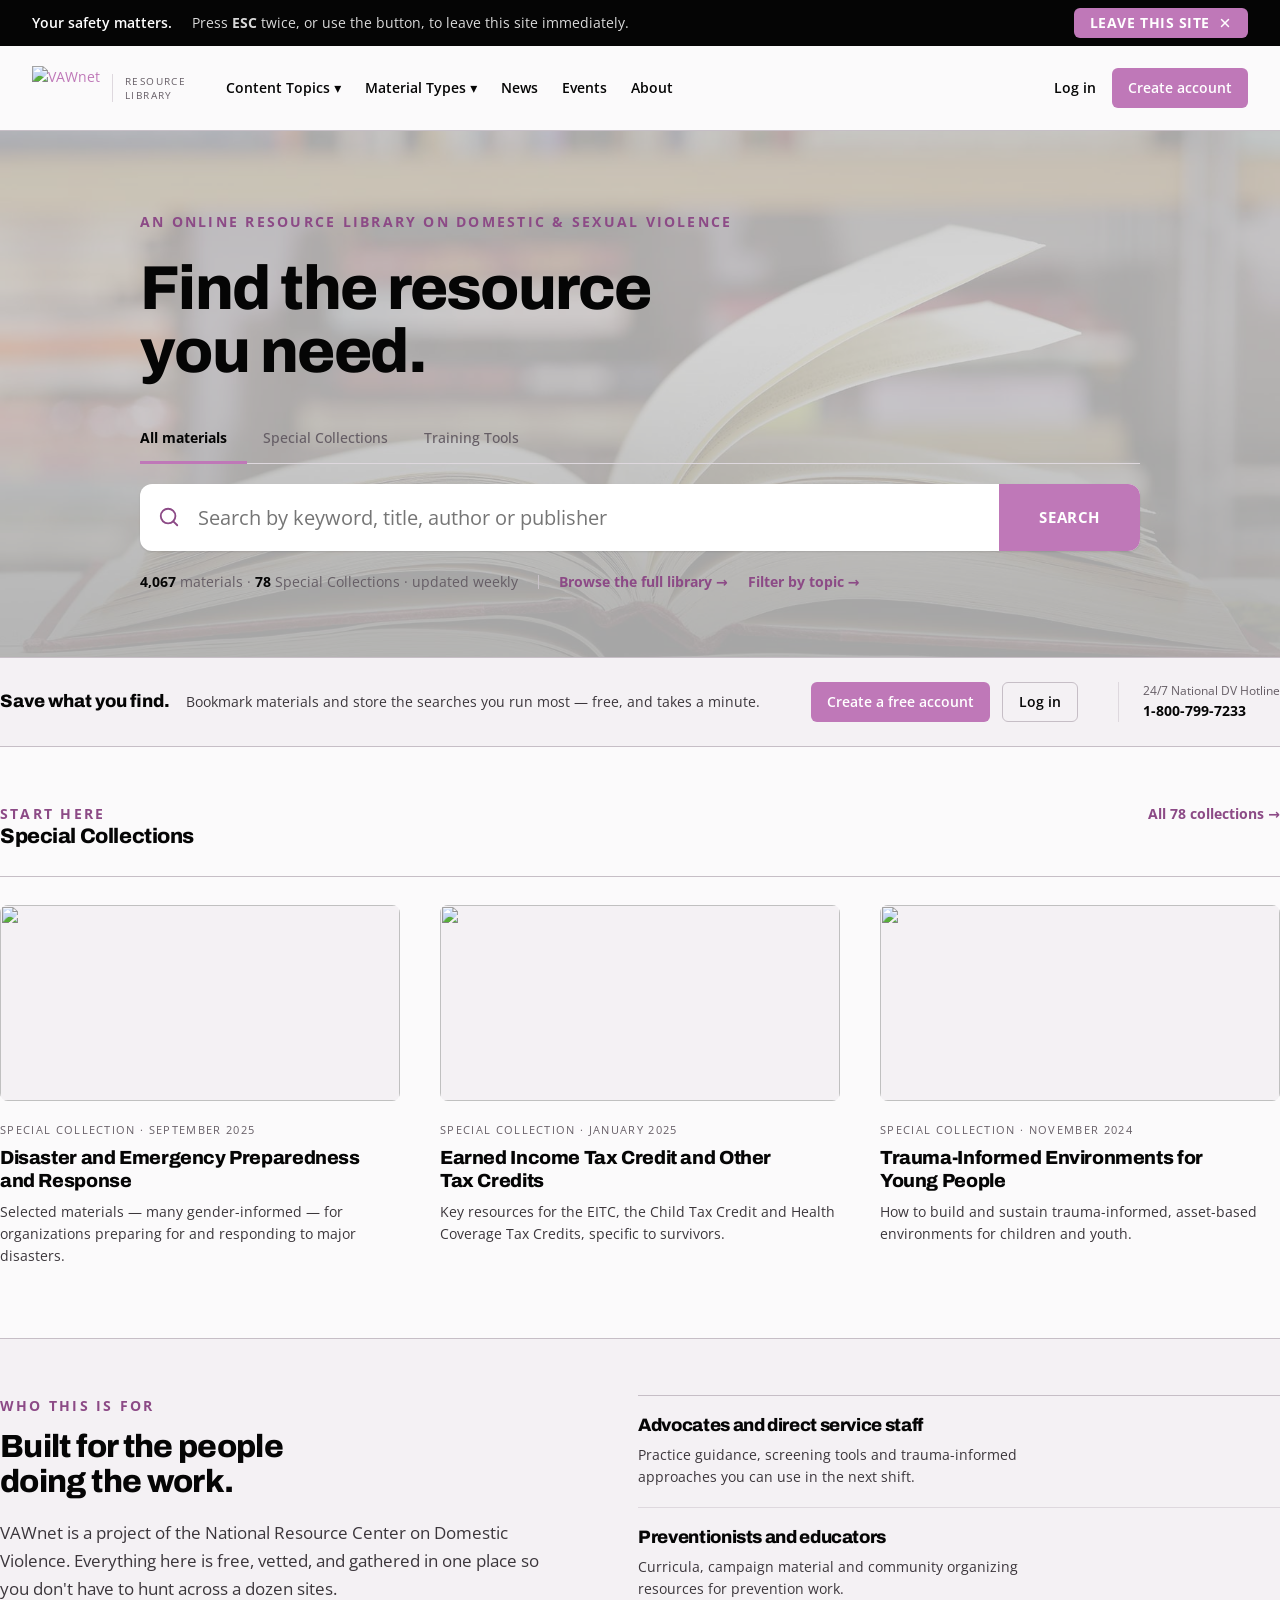
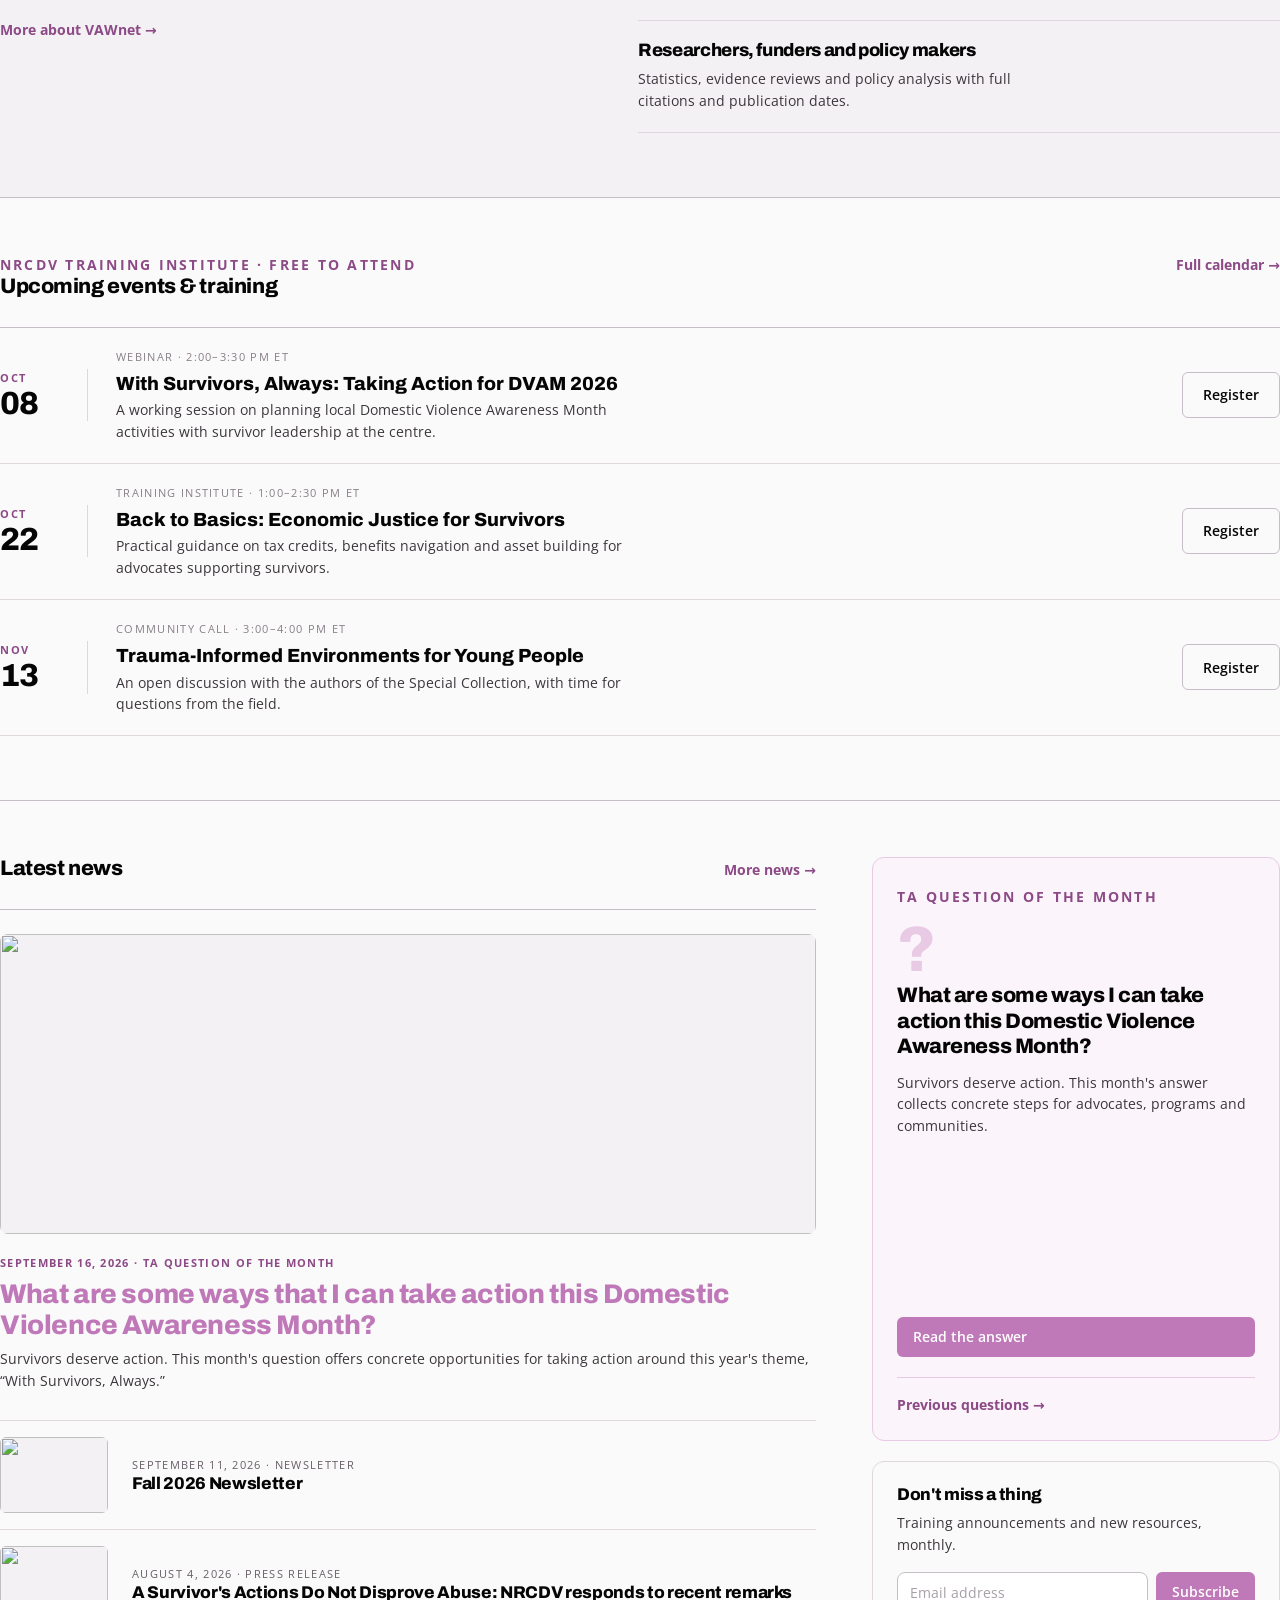
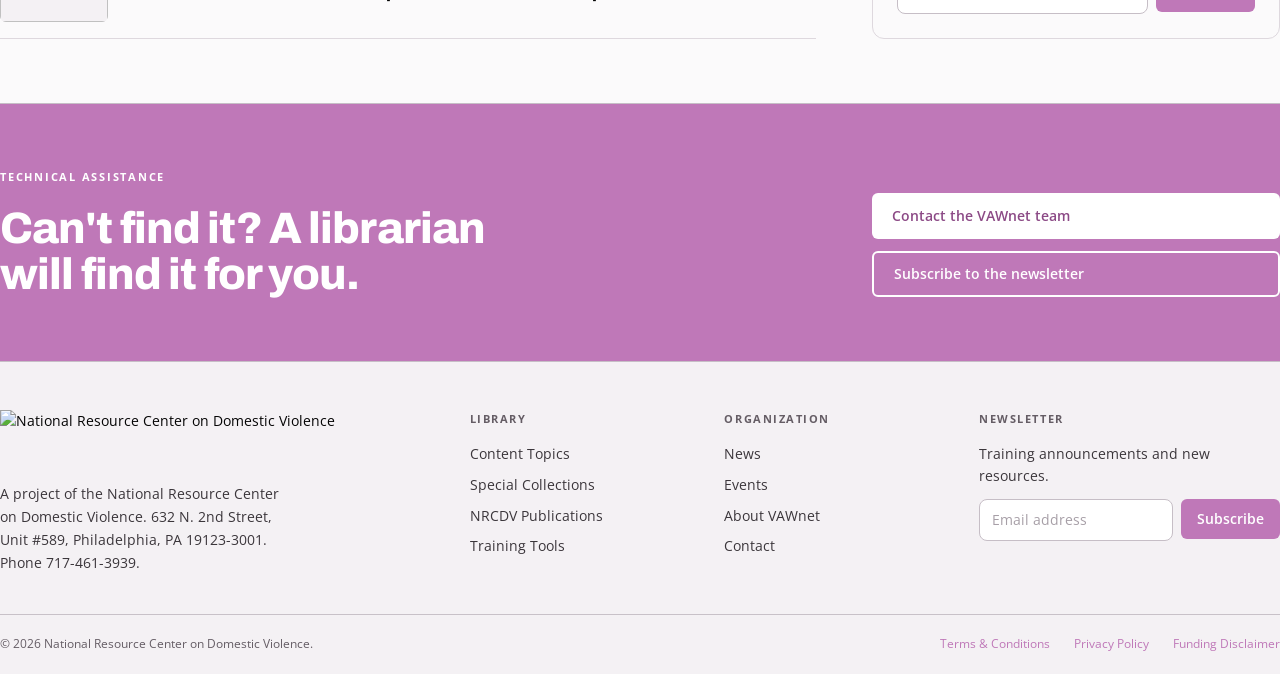
==== commit ba38bb46: "updated the button hover style" ====
--- a/index.html
+++ b/index.html
@@ -4,9 +4,11 @@
 <meta charset="utf-8">
 <meta name="viewport" content="width=device-width, initial-scale=1">
 <title>Home · VAWnet</title>
+<link rel="shortcut icon" href="favicon.ico" type="image/vnd.microsoft.icon">
 <link rel="preconnect" href="https://fonts.googleapis.com">
 <link rel="preconnect" href="https://fonts.gstatic.com" crossorigin>
 <link href="https://fonts.googleapis.com/css2?family=Archivo:wght@400;500;600;700;800&display=swap" rel="stylesheet">
+<link href="https://fonts.googleapis.com/css2?family=Open+Sans:ital,wght@0,300..800;1,300..800&display=swap" rel="stylesheet">
 <link rel="stylesheet" href="assets/css/styles.css">
 </head>
 <body data-page="home">
--- a/assets/css/styles.css
+++ b/assets/css/styles.css
@@ -43,7 +43,7 @@
 
   /* Type */
   --font-heading: "Archivo", system-ui, sans-serif;
-  --font-body: "Archivo", system-ui, sans-serif;
+  --font-body: "Open Sans", system-ui, sans-serif;
   --weight-regular: 400;
   --weight-medium: 500;
   --weight-semibold: 600;
@@ -215,7 +215,7 @@
 }
 
 .kicker {
-  font-size: var(--text-2xs);
+  font-size: var(--text-base);
   font-weight: var(--weight-bold);
   letter-spacing: 0.16em;
   text-transform: uppercase;
@@ -241,7 +241,7 @@
 }
 
 .link-arrow {
-  font-size: var(--text-sm);
+  font-size: var(--text-base);
   font-weight: var(--weight-bold);
   color: var(--color-brand-700);
 }
@@ -279,7 +279,7 @@
   height: 40px;
   padding: 0 var(--space-4);
   border-radius: var(--radius-sm);
-  font-size: var(--text-sm);
+  font-size: var(--text-base);
   font-weight: var(--weight-semibold);
   text-align: left;
   transition: background var(--transition-fast), color var(--transition-fast), border-color var(--transition-fast);
@@ -303,6 +303,7 @@
 
 .btn--primary:hover {
   background: var(--color-brand-600);
+  color: var(--color-on-brand);
 }
 
 .btn--primary:active {
@@ -439,12 +440,12 @@
 }
 
 .safety-bar__title {
-  font-size: var(--text-sm);
+  font-size: var(--text-base);
   font-weight: var(--weight-semibold);
 }
 
 .safety-bar__note {
-  font-size: var(--text-sm);
+  font-size: var(--text-base);
   opacity: 0.85;
 }
 
@@ -461,7 +462,7 @@
   border-radius: var(--radius-sm);
   background: var(--color-brand);
   color: var(--color-on-brand);
-  font-size: var(--text-sm);
+  font-size: var(--text-base);
   font-weight: var(--weight-bold);
   letter-spacing: 0.04em;
   text-transform: uppercase;
@@ -554,7 +555,7 @@
   padding: 0 var(--space-3);
   border: 1px solid var(--color-line-strong);
   border-radius: var(--radius-md);
-  font-size: var(--text-sm);
+  font-size: var(--text-base);
   color: var(--color-text-muted);
   overflow: hidden;
 }
@@ -627,7 +628,7 @@
 }
 
 .mega__links a {
-  font-size: var(--text-sm);
+  font-size: var(--text-base);
   line-height: 1.35;
   color: var(--color-neutral-800);
 }
@@ -637,7 +638,7 @@
 }
 
 .mega__desc {
-  font-size: var(--text-sm);
+  font-size: var(--text-base);
   line-height: 1.4;
   color: var(--color-text-muted);
   margin-top: var(--space-2);
@@ -755,7 +756,7 @@
   gap: var(--space-5);
   flex-wrap: wrap;
   margin-top: var(--space-5);
-  font-size: var(--text-sm);
+  font-size: var(--text-base);
   color: var(--color-text-muted);
 }
 
@@ -789,7 +790,7 @@
 
 .searchbar--compact .searchbar__submit {
   padding: 0 var(--space-7);
-  font-size: var(--text-sm);
+  font-size: var(--text-base);
 }
 
 .scope-inline {
@@ -836,7 +837,7 @@
 }
 
 .account-band__note {
-  font-size: var(--text-sm);
+  font-size: var(--text-base);
   color: var(--color-neutral-800);
 }
 
@@ -905,7 +906,7 @@
 }
 
 .card__body {
-  font-size: var(--text-sm);
+  font-size: var(--text-base);
   line-height: var(--leading-normal);
   color: var(--color-neutral-800);
 }
@@ -1012,7 +1013,7 @@
 }
 
 .event__blurb {
-  font-size: var(--text-sm);
+  font-size: var(--text-base);
   line-height: var(--leading-normal);
   color: var(--color-neutral-800);
   max-width: 64ch;
@@ -1058,7 +1059,7 @@
   line-height: 1.14;
   letter-spacing: -0.015em;
   margin-bottom: var(--space-2);
-  max-width: 24ch;
+  /* max-width: 24ch; */
   text-wrap: pretty;
 }
 
@@ -1070,7 +1071,7 @@
   font-size: var(--text-base);
   line-height: var(--leading-normal);
   color: var(--color-neutral-800);
-  max-width: 58ch;
+  /* max-width: 58ch; */
 }
 
 .news-row {
@@ -1166,7 +1167,7 @@
 }
 
 .subscribe-card p {
-  font-size: var(--text-sm);
+  font-size: var(--text-base);
   line-height: var(--leading-normal);
   color: var(--color-neutral-800);
   margin-bottom: var(--space-4);
@@ -1344,7 +1345,7 @@
   padding: var(--space-3) 0;
   border-radius: 0;
   text-align: left;
-  font-size: var(--text-sm);
+  font-size: var(--text-base);
   font-weight: var(--weight-semibold);
   color: var(--color-text);
 }
@@ -1373,7 +1374,7 @@
   display: flex;
   align-items: center;
   gap: var(--space-2);
-  font-size: var(--text-sm);
+  font-size: var(--text-base);
   color: var(--color-neutral-800);
   cursor: pointer;
 }
@@ -1442,7 +1443,7 @@
 }
 
 .toolbar__count {
-  font-size: var(--text-sm);
+  font-size: var(--text-base);
   color: var(--color-text-muted);
 }
 
@@ -1515,7 +1516,7 @@
 }
 
 .result__excerpt {
-  font-size: var(--text-sm);
+  font-size: var(--text-base);
   line-height: var(--leading-normal);
   color: var(--color-neutral-800);
   max-width: 74ch;
@@ -1552,7 +1553,7 @@
   height: 38px;
   border: 1px solid var(--color-line-strong);
   border-radius: var(--radius-md);
-  font-size: var(--text-sm);
+  font-size: var(--text-base);
   font-weight: var(--weight-semibold);
 }
 
@@ -1660,7 +1661,7 @@
   display: flex;
   flex-direction: column;
   gap: var(--space-3);
-  font-size: var(--text-sm);
+  font-size: var(--text-base);
   line-height: 1.45;
 }
 
@@ -1905,7 +1906,7 @@
 }
 
 .footer__about {
-  font-size: var(--text-sm);
+  font-size: var(--text-base);
   line-height: var(--leading-relaxed);
   color: var(--color-neutral-800);
   max-width: 36ch;
@@ -1924,7 +1925,7 @@
   display: flex;
   flex-direction: column;
   gap: 9px;
-  font-size: var(--text-sm);
+  font-size: var(--text-base);
 }
 
 .footer__links a {
@@ -1936,7 +1937,7 @@
 }
 
 .footer__note {
-  font-size: var(--text-sm);
+  font-size: var(--text-base);
   line-height: var(--leading-normal);
   color: var(--color-neutral-800);
   margin-bottom: var(--space-3);
